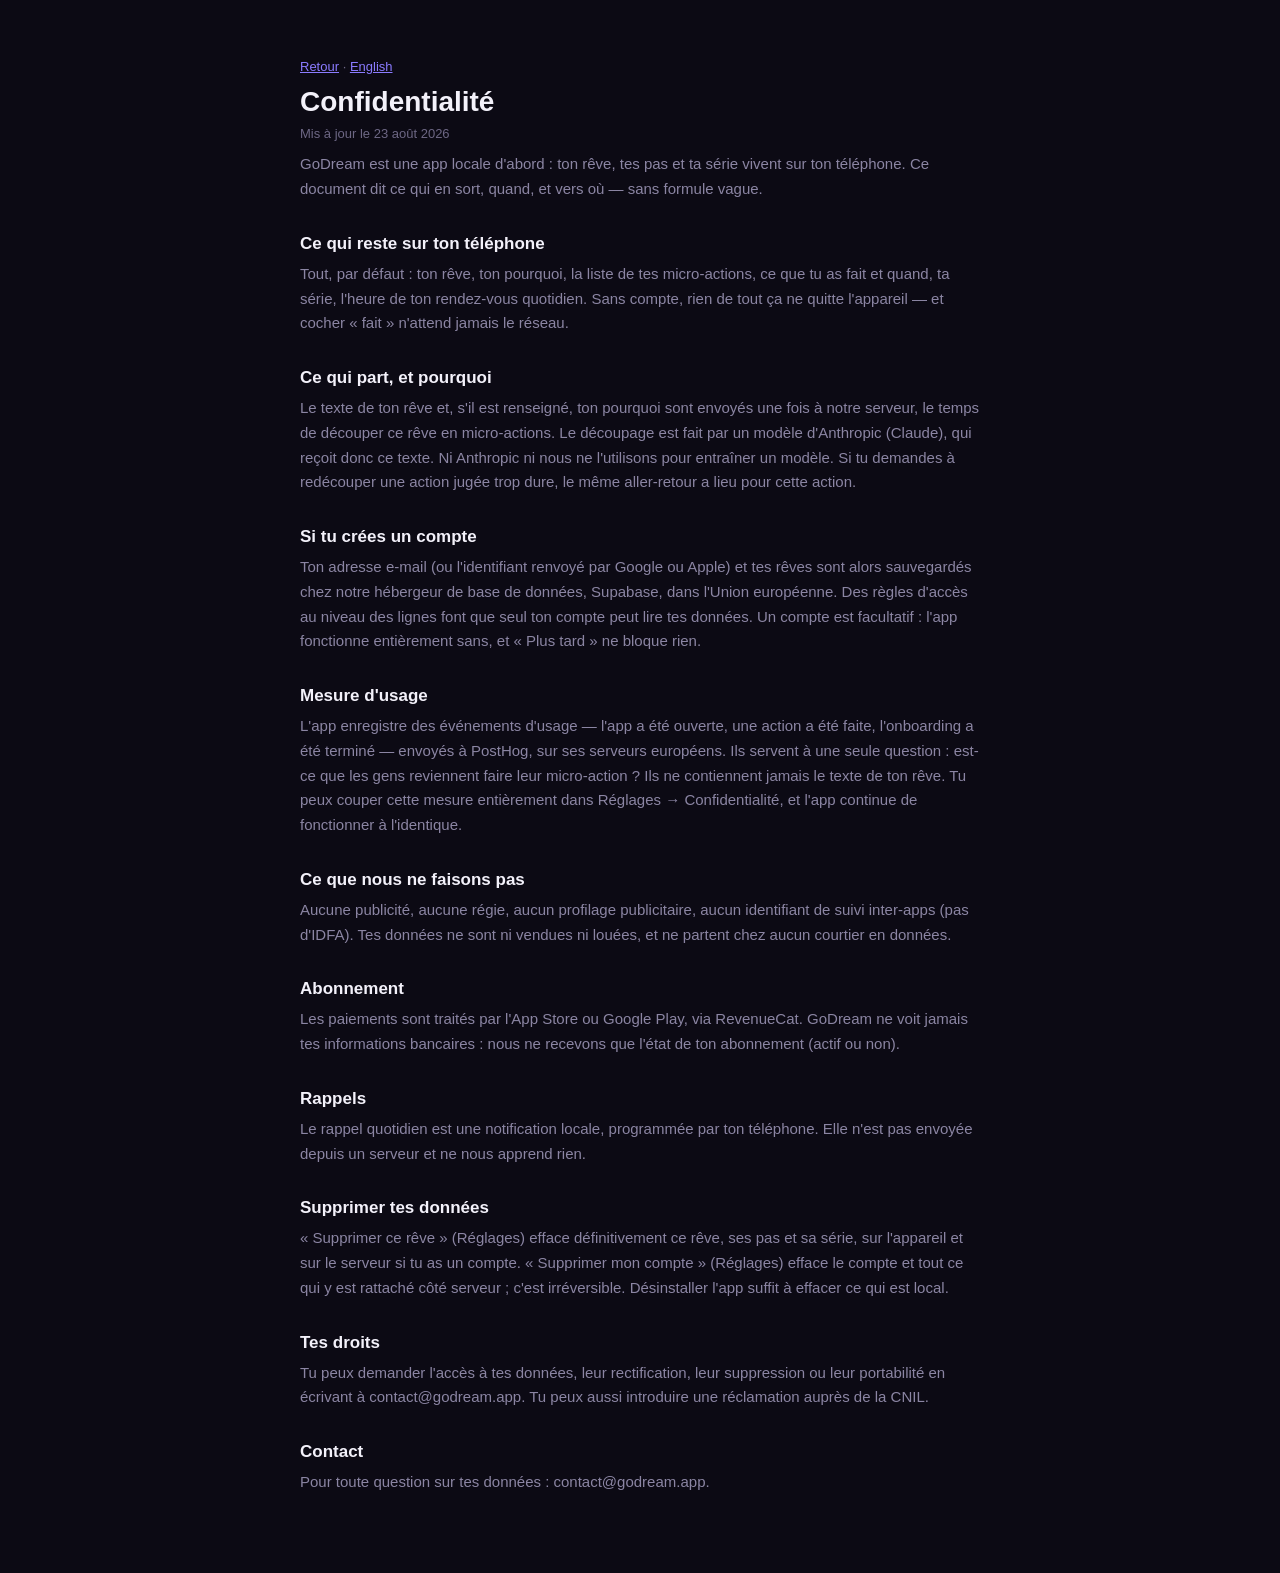
==== confidentialite.html @ 340454fb "le site public de GoDream Deux rôles, et le second est ce qui rend ce dépôt obligatoire : router un " ====
<!doctype html>
<html lang="fr">
<head>
<meta charset="utf-8">
<meta name="viewport" content="width=device-width,initial-scale=1">
<title>Confidentialité — GoDream</title>
<!-- GÉNÉRÉ PAR tool/gen_legal_html.py DEPUIS L'APP — NE PAS ÉDITER À LA MAIN.
     Le texte de référence est lib/features/settings/legal_screen.dart : les
     stores comparent cette page à ce que l'app affiche, et un écart entre les
     deux est un motif de retour en revue. -->
<meta name="robots" content="index,follow">
<link rel="stylesheet" href="style.css">
</head>
<body class="doc">
<main>
  <p class="nav"><a href="./">Retour</a> · <a href="privacy.html">English</a></p>
  <h1>Confidentialité</h1>
  <p class="updated">Mis à jour le 23 août 2026</p>
    <p>GoDream est une app locale d'abord : ton rêve, tes pas et ta série vivent sur ton téléphone. Ce document dit ce qui en sort, quand, et vers où — sans formule vague.</p>
    <h2>Ce qui reste sur ton téléphone</h2>
    <p>Tout, par défaut : ton rêve, ton pourquoi, la liste de tes micro-actions, ce que tu as fait et quand, ta série, l'heure de ton rendez-vous quotidien. Sans compte, rien de tout ça ne quitte l'appareil — et cocher « fait » n'attend jamais le réseau.</p>
    <h2>Ce qui part, et pourquoi</h2>
    <p>Le texte de ton rêve et, s'il est renseigné, ton pourquoi sont envoyés une fois à notre serveur, le temps de découper ce rêve en micro-actions. Le découpage est fait par un modèle d'Anthropic (Claude), qui reçoit donc ce texte. Ni Anthropic ni nous ne l'utilisons pour entraîner un modèle. Si tu demandes à redécouper une action jugée trop dure, le même aller-retour a lieu pour cette action.</p>
    <h2>Si tu crées un compte</h2>
    <p>Ton adresse e-mail (ou l'identifiant renvoyé par Google ou Apple) et tes rêves sont alors sauvegardés chez notre hébergeur de base de données, Supabase, dans l'Union européenne. Des règles d'accès au niveau des lignes font que seul ton compte peut lire tes données. Un compte est facultatif : l'app fonctionne entièrement sans, et « Plus tard » ne bloque rien.</p>
    <h2>Mesure d'usage</h2>
    <p>L'app enregistre des événements d'usage — l'app a été ouverte, une action a été faite, l'onboarding a été terminé — envoyés à PostHog, sur ses serveurs européens. Ils servent à une seule question : est-ce que les gens reviennent faire leur micro-action ? Ils ne contiennent jamais le texte de ton rêve. Tu peux couper cette mesure entièrement dans Réglages → Confidentialité, et l'app continue de fonctionner à l'identique.</p>
    <h2>Ce que nous ne faisons pas</h2>
    <p>Aucune publicité, aucune régie, aucun profilage publicitaire, aucun identifiant de suivi inter-apps (pas d'IDFA). Tes données ne sont ni vendues ni louées, et ne partent chez aucun courtier en données.</p>
    <h2>Abonnement</h2>
    <p>Les paiements sont traités par l'App Store ou Google Play, via RevenueCat. GoDream ne voit jamais tes informations bancaires : nous ne recevons que l'état de ton abonnement (actif ou non).</p>
    <h2>Rappels</h2>
    <p>Le rappel quotidien est une notification locale, programmée par ton téléphone. Elle n'est pas envoyée depuis un serveur et ne nous apprend rien.</p>
    <h2>Supprimer tes données</h2>
    <p>« Supprimer ce rêve » (Réglages) efface définitivement ce rêve, ses pas et sa série, sur l'appareil et sur le serveur si tu as un compte. « Supprimer mon compte » (Réglages) efface le compte et tout ce qui y est rattaché côté serveur ; c'est irréversible. Désinstaller l'app suffit à effacer ce qui est local.</p>
    <h2>Tes droits</h2>
    <p>Tu peux demander l'accès à tes données, leur rectification, leur suppression ou leur portabilité en écrivant à contact@godream.app. Tu peux aussi introduire une réclamation auprès de la CNIL.</p>
    <h2>Contact</h2>
    <p>Pour toute question sur tes données : contact@godream.app.</p>
</main>
</body>
</html>
---- style.css ----
/* Les tokens viennent de lib/core/palette.dart, à la valeur près : quelqu'un qui
   arrive ici depuis un partage puis installe l'app doit voir la même chose deux
   fois. Un site presque de la bonne couleur se remarque plus qu'un site
   franchement différent. */
:root {
  color-scheme: dark;
  --bg: #0C0A14;
  --surface: #16131F;
  --stroke: #2C2739;
  --ink: #F3F1FA;
  --muted: #8B85A3;
  --faint: #6D6784;
  --accent: #8B7BFF;
  --star: #FFC24B;
}

* { box-sizing: border-box; }

html, body {
  margin: 0;
  background: var(--bg);
  color: var(--ink);
  font-family: -apple-system, BlinkMacSystemFont, "Segoe UI", Roboto, sans-serif;
  -webkit-font-smoothing: antialiased;
}

/* ── La page d'arrivée d'un partage ─────────────────────────────────────── */
body.landing {
  min-height: 100vh;
  display: flex;
  align-items: center;
  justify-content: center;
  padding: 24px;
  text-align: center;
}

body.landing main { max-width: 420px; width: 100%; }

.mark { width: 72px; height: 72px; margin: 0 auto 28px; display: block; }

h1 { font-size: 26px; font-weight: 800; line-height: 1.2; margin: 0 0 12px; }

.tagline {
  font-size: 16px;
  line-height: 1.55;
  color: var(--muted);
  margin: 0 0 32px;
}

a.store {
  display: block;
  padding: 15px 20px;
  margin: 10px 0;
  background: var(--star);
  color: #1A1305;
  text-decoration: none;
  border-radius: 14px;
  font-size: 16px;
  font-weight: 700;
}

a.store.secondary {
  background: transparent;
  color: var(--ink);
  border: 1px solid var(--stroke);
}

/* Affiché tant qu'aucun store n'est en ligne. Pas de bouton grisé : un bouton
   qui ne fait rien est pire qu'une phrase qui le dit. */
.soon {
  padding: 16px 20px;
  border: 1px solid var(--stroke);
  border-radius: 14px;
  color: var(--muted);
  font-size: 15px;
  line-height: 1.5;
}

.legal {
  margin-top: 36px;
  font-size: 13px;
  color: var(--faint);
}

.legal a { color: var(--faint); }

/* ── Les pages légales ──────────────────────────────────────────────────── */
body.doc { padding: 32px 20px 64px; }

body.doc main {
  max-width: 680px;
  margin: 0 auto;
  /* 68 caractères environ : au-delà, l'œil perd sa ligne, et ces pages sont
     déjà assez pénibles à lire. */
}

body.doc h1 { font-size: 28px; margin: 8px 0 4px; }

body.doc h2 {
  font-size: 17px;
  font-weight: 800;
  margin: 32px 0 8px;
  color: var(--ink);
}

body.doc p {
  font-size: 15px;
  line-height: 1.65;
  color: var(--muted);
  margin: 0 0 14px;
}

body.doc .nav, body.doc .updated {
  font-size: 13px;
  color: var(--faint);
  margin: 0 0 8px;
}

body.doc a { color: var(--accent); }

@media (min-width: 640px) {
  body.doc { padding-top: 56px; }
}
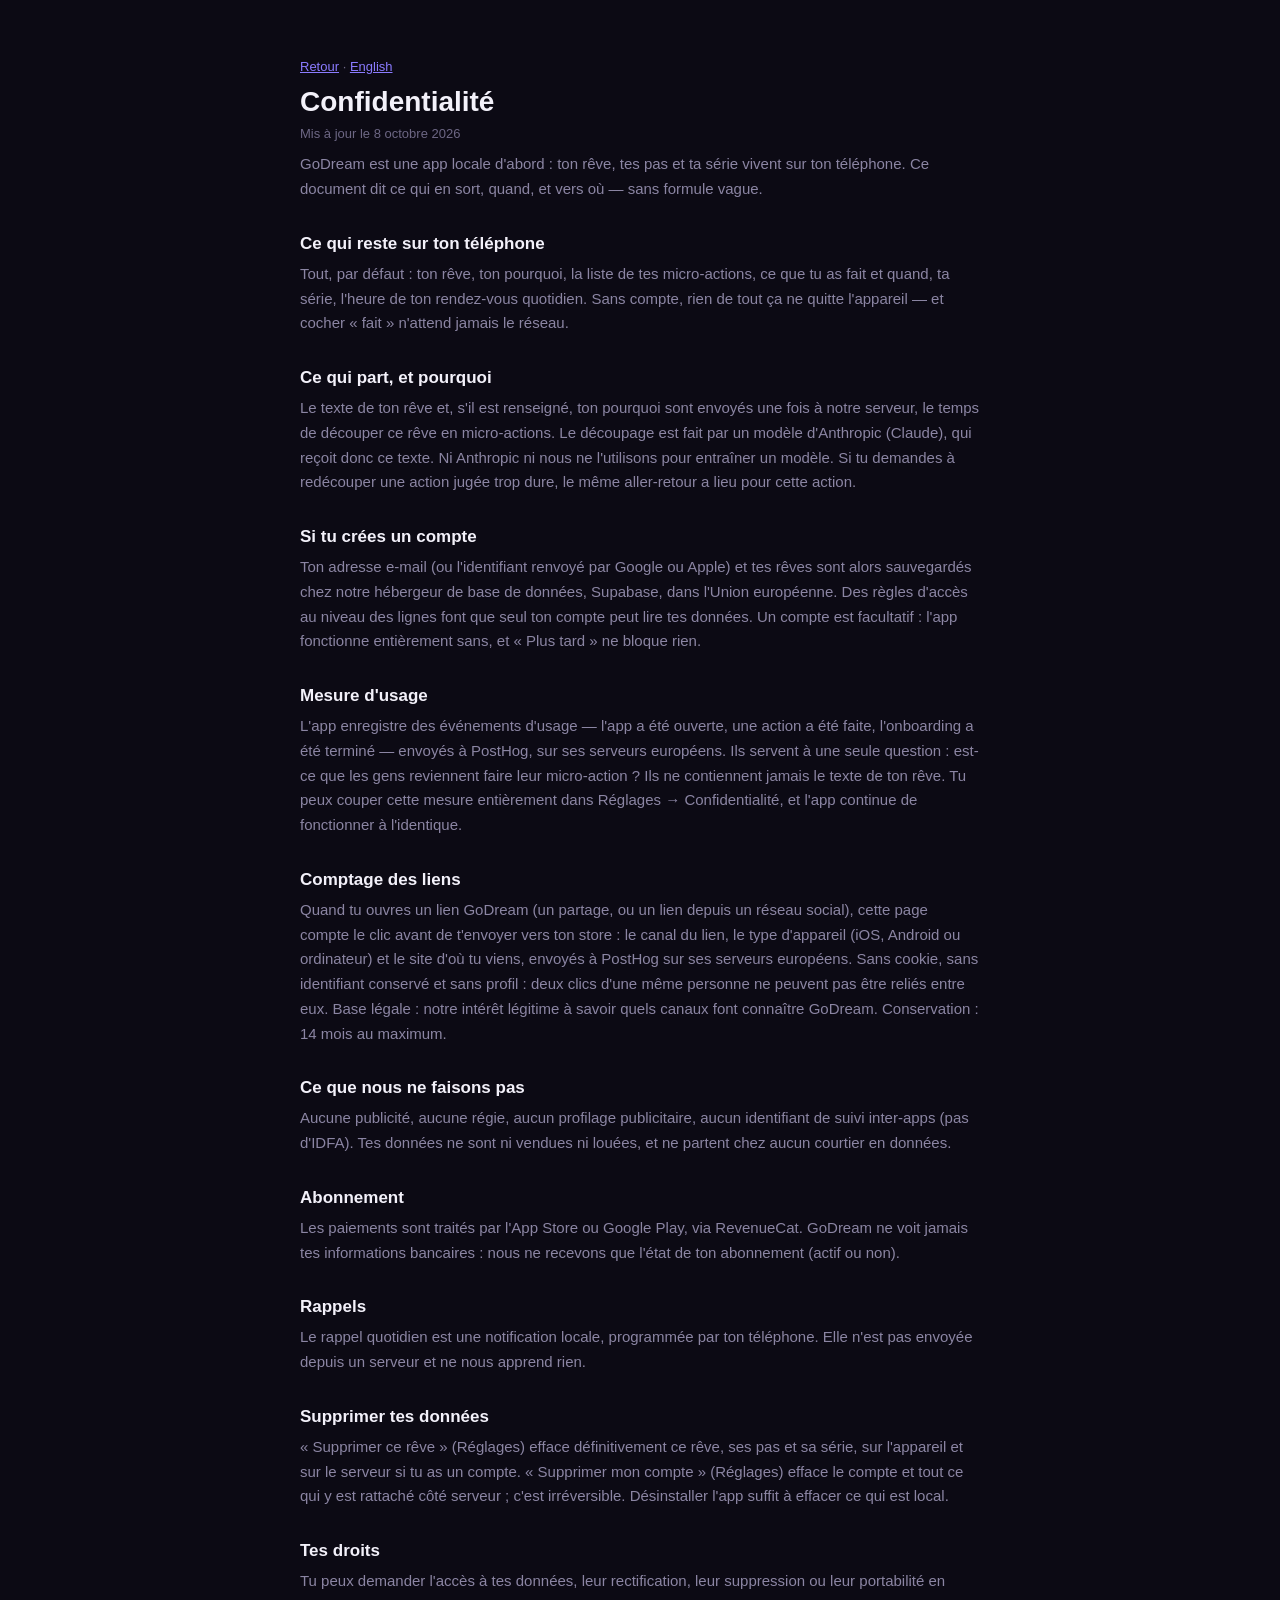
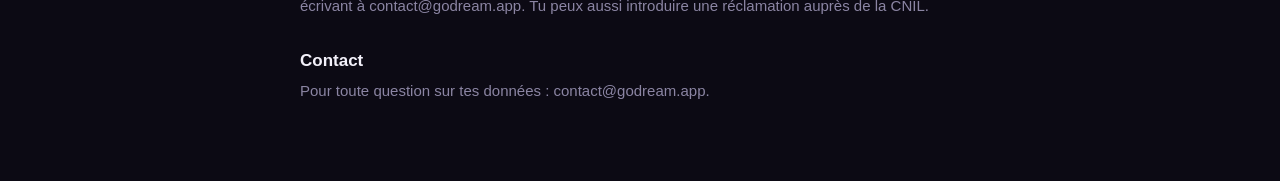
==== commit 05631485: "feat: compter les clics du smart link, par canal, sans cookie La mesure de la page était volontairem" ====
--- a/confidentialite.html
+++ b/confidentialite.html
@@ -15,7 +15,7 @@
 <main>
   <p class="nav"><a href="./">Retour</a> · <a href="privacy.html">English</a></p>
   <h1>Confidentialité</h1>
-  <p class="updated">Mis à jour le 23 août 2026</p>
+  <p class="updated">Mis à jour le 8 octobre 2026</p>
     <p>GoDream est une app locale d'abord : ton rêve, tes pas et ta série vivent sur ton téléphone. Ce document dit ce qui en sort, quand, et vers où — sans formule vague.</p>
     <h2>Ce qui reste sur ton téléphone</h2>
     <p>Tout, par défaut : ton rêve, ton pourquoi, la liste de tes micro-actions, ce que tu as fait et quand, ta série, l'heure de ton rendez-vous quotidien. Sans compte, rien de tout ça ne quitte l'appareil — et cocher « fait » n'attend jamais le réseau.</p>
@@ -25,6 +25,8 @@
     <p>Ton adresse e-mail (ou l'identifiant renvoyé par Google ou Apple) et tes rêves sont alors sauvegardés chez notre hébergeur de base de données, Supabase, dans l'Union européenne. Des règles d'accès au niveau des lignes font que seul ton compte peut lire tes données. Un compte est facultatif : l'app fonctionne entièrement sans, et « Plus tard » ne bloque rien.</p>
     <h2>Mesure d'usage</h2>
     <p>L'app enregistre des événements d'usage — l'app a été ouverte, une action a été faite, l'onboarding a été terminé — envoyés à PostHog, sur ses serveurs européens. Ils servent à une seule question : est-ce que les gens reviennent faire leur micro-action ? Ils ne contiennent jamais le texte de ton rêve. Tu peux couper cette mesure entièrement dans Réglages → Confidentialité, et l'app continue de fonctionner à l'identique.</p>
+    <h2>Comptage des liens</h2>
+    <p>Quand tu ouvres un lien GoDream (un partage, ou un lien depuis un réseau social), cette page compte le clic avant de t'envoyer vers ton store : le canal du lien, le type d'appareil (iOS, Android ou ordinateur) et le site d'où tu viens, envoyés à PostHog sur ses serveurs européens. Sans cookie, sans identifiant conservé et sans profil : deux clics d'une même personne ne peuvent pas être reliés entre eux. Base légale : notre intérêt légitime à savoir quels canaux font connaître GoDream. Conservation : 14 mois au maximum.</p>
     <h2>Ce que nous ne faisons pas</h2>
     <p>Aucune publicité, aucune régie, aucun profilage publicitaire, aucun identifiant de suivi inter-apps (pas d'IDFA). Tes données ne sont ni vendues ni louées, et ne partent chez aucun courtier en données.</p>
     <h2>Abonnement</h2>
